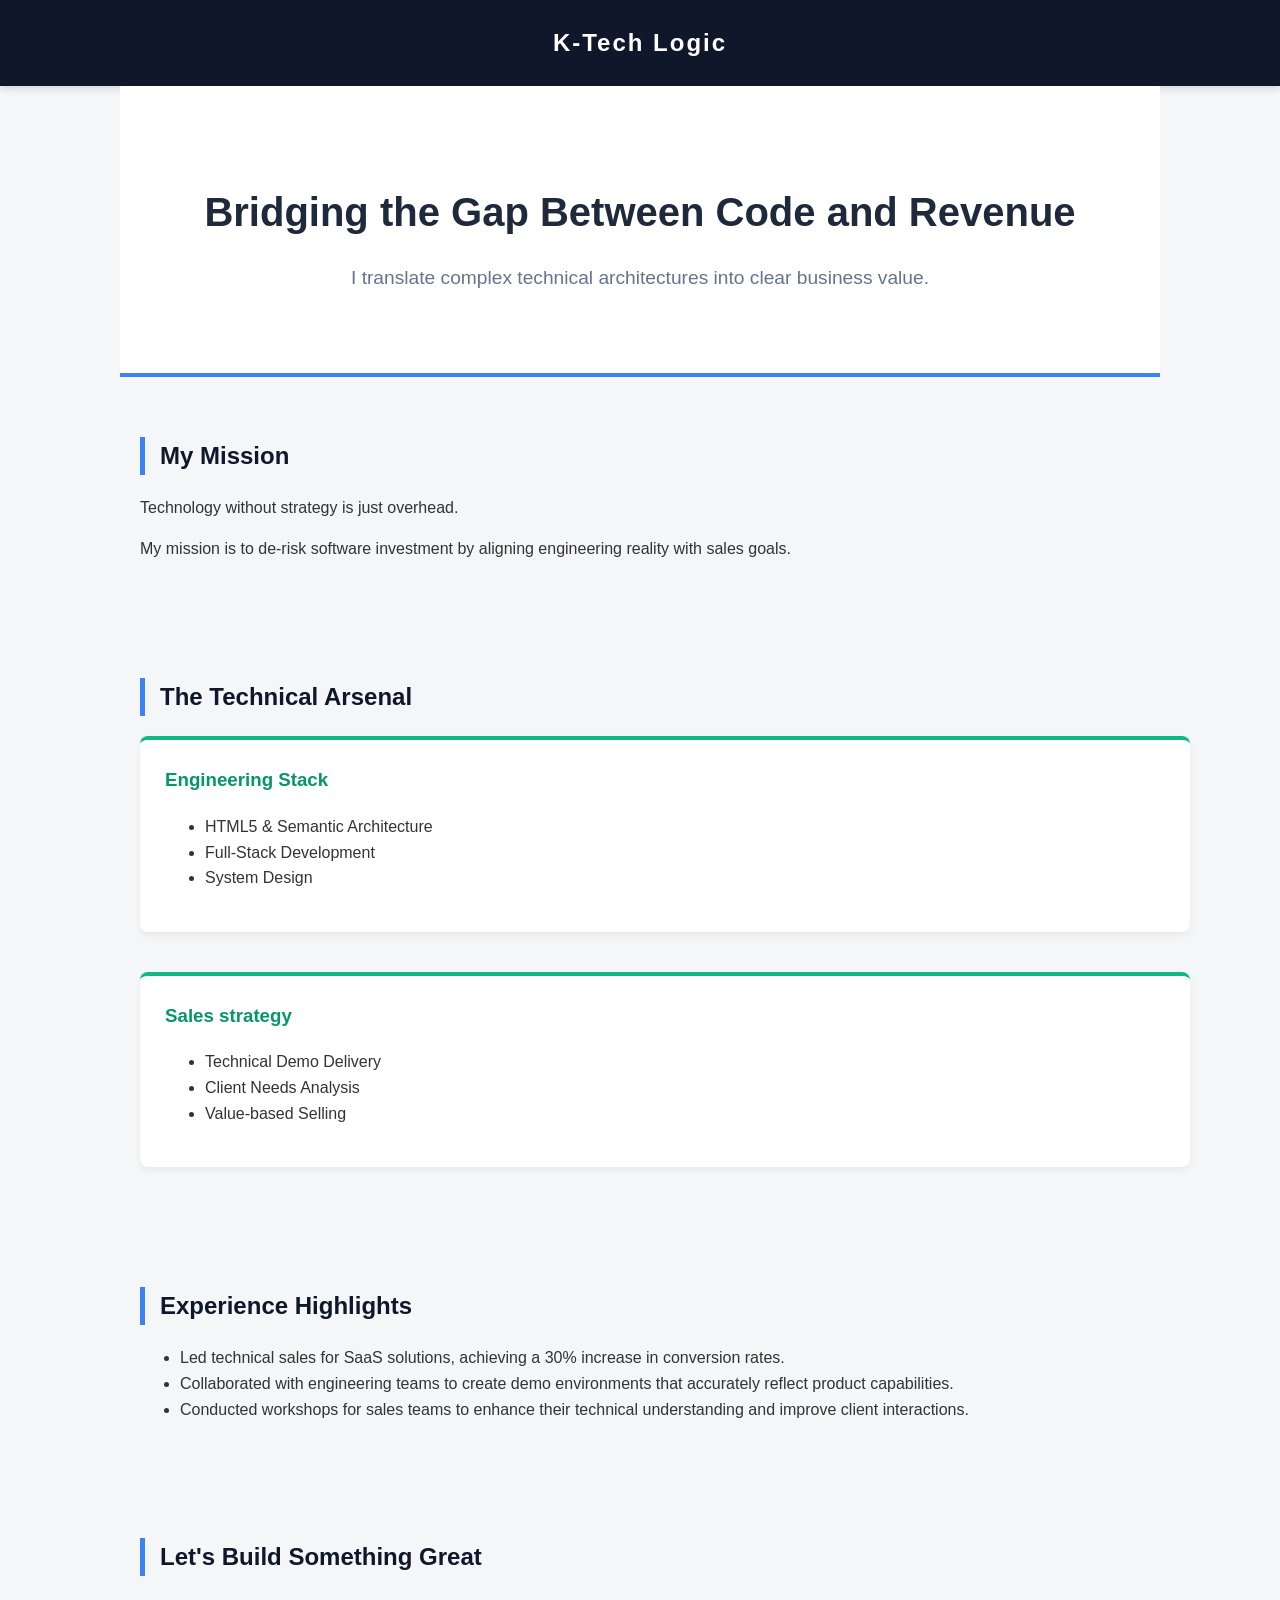
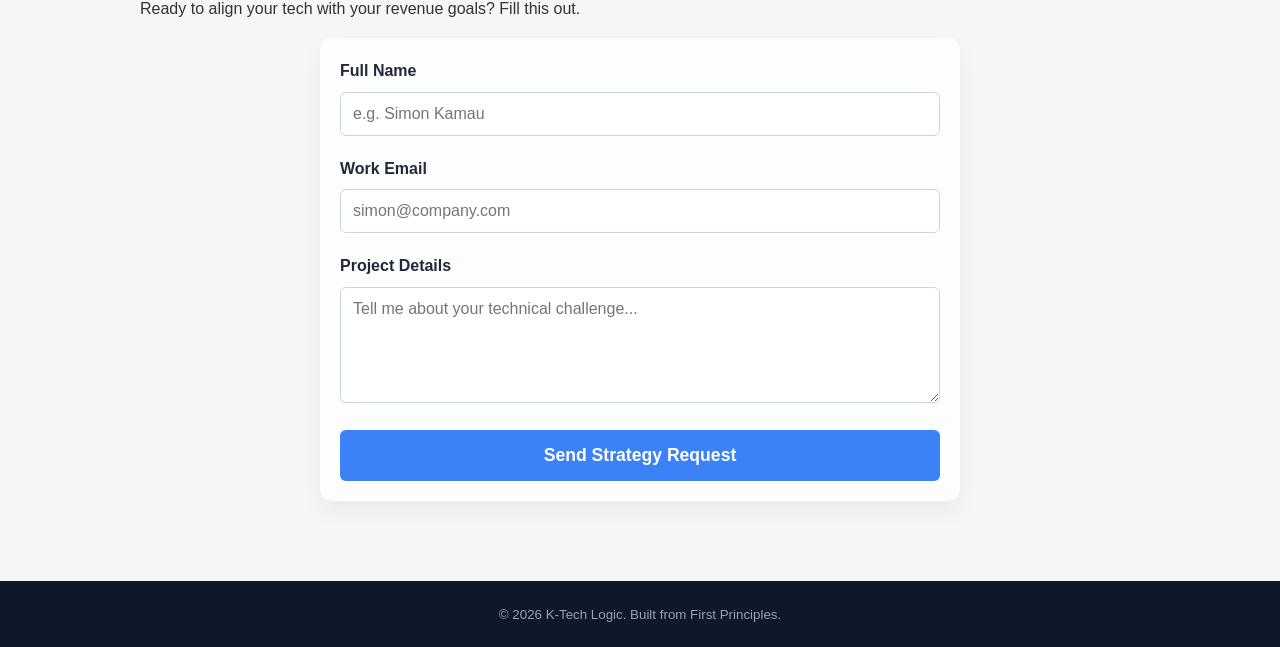
==== index.html @ d742fb17 "Fresh Start: Day 5 Complete" ====
<!DOCTYPE html>
<html lang="en">
<head>    
    <meta charset="UTF-8">
    <meta name="viewport" content="width=device-width, initial-scale=1.0">
    <title>K-Tech Logic | Sales Engineering & Strategy</title>
    <link rel="stylesheet" href="style.css">
</head>

<body>
    <header>         
        <nav>
            <strong>K-Tech Logic</strong> 
        </nav>
    </header>

    <main>

        <section id="introduction"> 
            <h1>Bridging the Gap Between Code and Revenue</h1>
            <p>I translate complex technical architectures into clear business value.</p>
        </section>
        
        <section id="mission">
            <h2>My Mission</h2>
            <p>Technology without strategy is just overhead.</p>
            <p>My mission is to de-risk software investment by aligning engineering reality with sales goals.</p>
        </section>
        
        <section id="skills">
            <h2>The Technical Arsenal</h2>
            
            <div class="skills-container">

                <div class="skill-box">
                    <h3>Engineering Stack</h3>
                    <ul>
                        <li>HTML5 & Semantic Architecture</li>
                        <li>Full-Stack Development</li>
                        <li>System Design</li>
                    </ul>
                </div>

                <div class="skill-box">
                    <h3>Sales strategy</h3>
                    <ul>
                        <li>Technical Demo Delivery</li>
                        <li>Client Needs Analysis</li>
                        <li>Value-based Selling</li>
                    </ul>      
                </div>
    
            </div>
           
        </section>

        <section id="Experience">
            <h2>Experience Highlights</h2>
            <ul>
                <li>Led technical sales for SaaS solutions, achieving a 30% increase in conversion rates.</li>
                <li>Collaborated with engineering teams to create demo environments that accurately reflect product capabilities.</li>
                <li>Conducted workshops for sales teams to enhance their technical understanding and improve client interactions.</li>
            </ul>
        </section>

        <section id="contact">
            <h2>Let's Build Something Great</h2>
            <p>Ready to align your tech with your revenue goals? Fill this out.</p>

            <form class="contact-form">
                
                <div class="form-group"> 
                    <label for="name">Full Name</label>
                    <input type="text" id="name" placeholder="e.g. Simon Kamau">
                </div>

                <div class="form-group">
                    <label for="email">Work Email</label>
                    <input type="email" id="email" placeholder="simon@company.com">
                </div>

                <div class="form-group">
                    <label for="message">Project Details</label>
                    <textarea id="message" rows="5" placeholder="Tell me about your technical challenge..."></textarea>
                </div>

                <button type="submit" class="btn-submit">Send Strategy Request</button>

            </form>
        </section>
        
    </main>
    
    <footer>
        <small>&copy; 2026 K-Tech Logic. Built from First Principles.</small>
    </footer>

</body>
</html>
---- style.css ----
body {
    font-family: 'Segoe UI', Tahoma, Geneva, Verdana, sans-serif; 
    background-color: #f4f6f8; 
    color: #333; 
    margin: 0;
    padding: 0;
    line-height: 1.6; 
}

header {
    background-color: #0f172a; 
    color: white;
    padding: 1.5rem; 
    text-align: center;
    box-shadow: 0 4px 6px rgba(0,0,0,0.1); 
}

nav strong {
    font-size: 1.5rem;
    letter-spacing: 2px; 
}

#introduction {
    background-color: white;
    padding: 60px 20px;
    text-align: center;
    border-bottom: 4px solid #3b82f6; 
}

#introduction h1 {
    font-size: 2.5rem;
    color: #1e293b;
    margin-bottom: 10px;
}

#introduction p {
    font-size: 1.2rem;
    color: #64748b; 
}

section {
    padding: 40px 20px;
    max-width: 1000px; 
    margin: 0 auto; 
}

h2 {
    border-left: 5px solid #3b82f6; 
    padding-left: 15px;
    color: #0f172a;
}

.skills-container {
    display: flex; 
    justify-content: space-between; 
    gap: 20px; 
    flex-wrap: wrap; /* If screen is small, allow them to stack */
}

.skill-box {
    background: white;
    flex: 1; 
    padding: 25px;
    border-radius: 8px; 
    box-shadow: 0 4px 6px rgba(0,0,0,0.05); 
    border-top: 4px solid #10b981; 
}

.skill-box h3 {
    margin-top: 0;
    color: #059669; 
}

footer {
    background-color: #0f172a;
    color: #94a3b8;
    text-align: center;
    padding: 20px;
    margin-top: 40px;
}

a {
    color: #3b82f6;
    text-decoration: none;
    font-weight: bold;
}

a:hover {
    text-decoration: underline;
}


.contact-form {
    max-width: 600px; 
    margin: 0 auto; 
    background: #fdfdfd;
    padding: 30px;
    border-radius: 12px;
    box-shadow: 0 10px 25px rgba(0,0,0,0.05);
}


.form-group label {
    display: block; 
    margin-bottom: 8px; 
    font-weight: bold;
    color: #1e293b;
}


.form-group input, 
.form-group textarea {
    width: 100%; 
    padding: 12px;
    margin-bottom: 20px; 
    border: 1px solid #cbd5e1; 
    border-radius: 6px; 
    font-family: inherit; 
    font-size: 1rem;
    box-sizing: border-box; 
}


.form-group input:focus,
.form-group textarea:focus {
    outline: none; 
    border-color: #3b82f6; 
    box-shadow: 0 0 0 3px rgba(59, 130, 246, 0.2); 
}


.btn-submit {
    display: block;
    width: 100%;
    padding: 15px;
    background-color: #3b82f6; 
    color: white;
    border: none;
    border-radius: 6px;
    font-size: 1.1rem;
    font-weight: bold;
    cursor: pointer; /* Change mouse to hand icon */
    transition: background-color 0.3s ease; /* Smooth animation */
}


.btn-submit:hover {
    background-color: #2563eb; /* Darker Blue */
}

/* Mobile Responsiveness */

@media (max-width: 768px) {     /*any screen that is 0px to 768px , the rules inside this block will apply*/
    section {
        padding: 30px 15px; /*less padding to save space*/
    } 
}

h1 {
    font-size: 2rem; /* Smaller font size for mobile */
}

.skills-container {
    flex-direction: column; /* Stack skill boxes vertically */
}

.skill-box {
    margin-bottom: 20px; /* Add space between skill boxes */
    width: 100%; /* Full width for each skill box */
}

.contact-form {
    width: 100%; /*Fill the screen*/
    padding: 20px; /* Less padding inside the white box*/
}
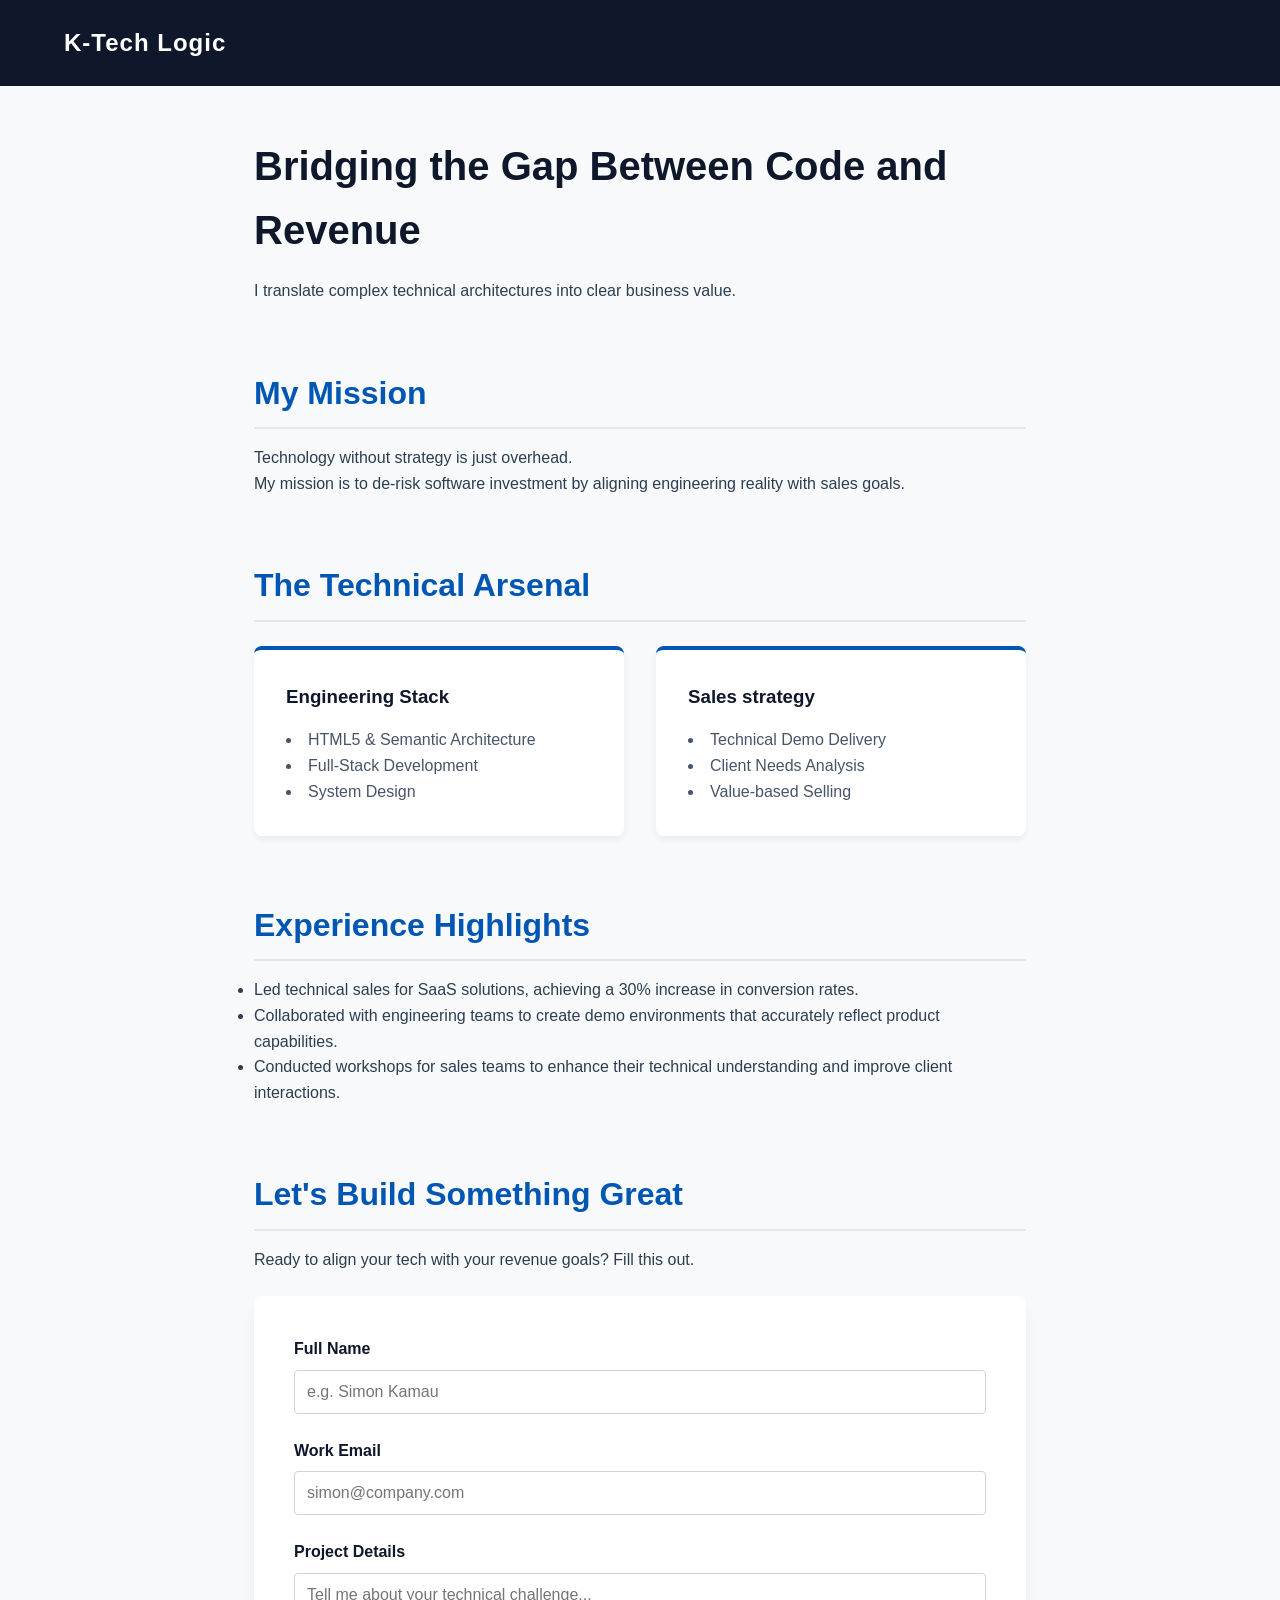
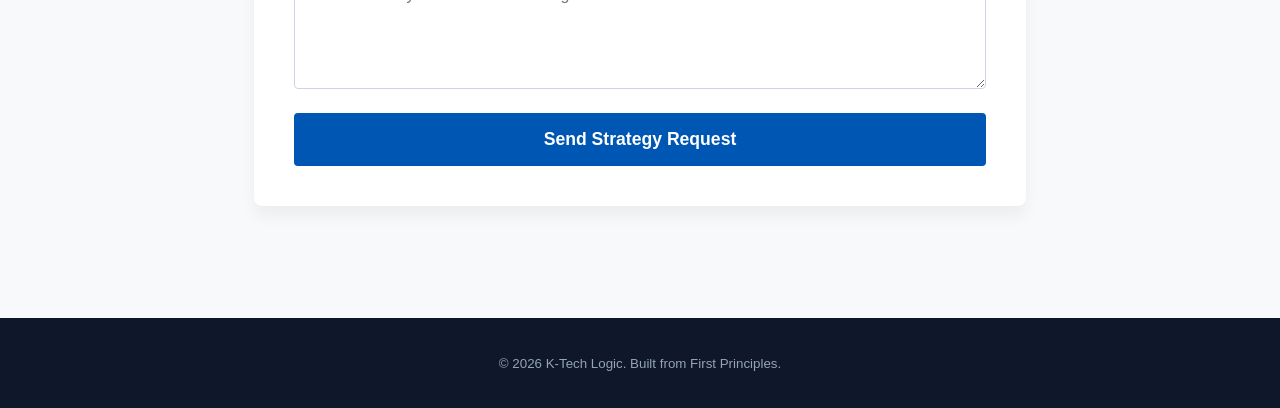
==== commit 667faa2c: "Day 7: Applied custom styling and Formspree backend integration" ====
--- a/index.html
+++ b/index.html
@@ -27,10 +27,10 @@
             <p>My mission is to de-risk software investment by aligning engineering reality with sales goals.</p>
         </section>
         
-        <section id="skills">
+        <section id="skills"> 
             <h2>The Technical Arsenal</h2>
             
-            <div class="skills-container">
+            <div class="skills-container"> 
 
                 <div class="skill-box">
                     <h3>Engineering Stack</h3>
@@ -63,25 +63,25 @@
             </ul>
         </section>
 
-        <section id="contact">
+       <section id="contact">
             <h2>Let's Build Something Great</h2>
             <p>Ready to align your tech with your revenue goals? Fill this out.</p>
 
-            <form class="contact-form">
+            <form class="contact-form" id="contactForm" action="https://formspree.io/f/xjgalkra" method="POST">
                 
                 <div class="form-group"> 
                     <label for="name">Full Name</label>
-                    <input type="text" id="name" placeholder="e.g. Simon Kamau">
+                    <input type="text" id="name" name="name" placeholder="e.g. Simon Kamau" required>
                 </div>
 
                 <div class="form-group">
                     <label for="email">Work Email</label>
-                    <input type="email" id="email" placeholder="simon@company.com">
+                    <input type="email" id="email" name="email" placeholder="simon@company.com" required>
                 </div>
 
                 <div class="form-group">
                     <label for="message">Project Details</label>
-                    <textarea id="message" rows="5" placeholder="Tell me about your technical challenge..."></textarea>
+                    <textarea id="message" name="message" rows="5" placeholder="Tell me about your technical challenge..." required></textarea>
                 </div>
 
                 <button type="submit" class="btn-submit">Send Strategy Request</button>
@@ -94,6 +94,8 @@
     <footer>
         <small>&copy; 2026 K-Tech Logic. Built from First Principles.</small>
     </footer>
+
+    <script src="script.js"></script>
 
 </body>
 </html>
--- a/style.css
+++ b/style.css
@@ -1,175 +1,148 @@
-body {
-    font-family: 'Segoe UI', Tahoma, Geneva, Verdana, sans-serif; 
-    background-color: #f4f6f8; 
-    color: #333; 
+/* --- 1. Base Reset & Typography --- */
+* {
     margin: 0;
     padding: 0;
-    line-height: 1.6; 
+    box-sizing: border-box;
+    font-family: 'Segoe UI', Tahoma, Geneva, Verdana, sans-serif;
 }
 
-header {
-    background-color: #0f172a; 
-    color: white;
-    padding: 1.5rem; 
-    text-align: center;
-    box-shadow: 0 4px 6px rgba(0,0,0,0.1); 
+body {
+    background-color: #f8f9fa;
+    color: #2c3e50;
+    line-height: 1.6;
 }
 
-nav strong {
-    font-size: 1.5rem;
-    letter-spacing: 2px; 
+/* --- 2. Navigation --- */
+header {
+    background: #0f172a; /* Dark professional blue/black */
+    color: white;
+    padding: 1.5rem 5%;
 }
 
-#introduction {
-    background-color: white;
-    padding: 60px 20px;
-    text-align: center;
-    border-bottom: 4px solid #3b82f6; 
+header nav strong {
+    font-size: 1.5rem;
+    letter-spacing: 1px;
 }
 
-#introduction h1 {
-    font-size: 2.5rem;
-    color: #1e293b;
-    margin-bottom: 10px;
-}
-
-#introduction p {
-    font-size: 1.2rem;
-    color: #64748b; 
+/* --- 3. Main Content Layout --- */
+main {
+    max-width: 900px;
+    margin: 0 auto;
+    padding: 3rem 5%;
 }
 
 section {
-    padding: 40px 20px;
-    max-width: 1000px; 
-    margin: 0 auto; 
+    margin-bottom: 4rem;
+}
+
+h1 {
+    font-size: 2.5rem;
+    color: #0f172a;
+    margin-bottom: 1rem;
 }
 
 h2 {
-    border-left: 5px solid #3b82f6; 
-    padding-left: 15px;
-    color: #0f172a;
+    font-size: 2rem;
+    color: #0056b3;
+    margin-bottom: 1rem;
+    border-bottom: 2px solid #e2e8f0;
+    padding-bottom: 0.5rem;
 }
 
+/* --- 4. Skills Layout (Flexbox) --- */
 .skills-container {
-    display: flex; 
-    justify-content: space-between; 
-    gap: 20px; 
-    flex-wrap: wrap; /* If screen is small, allow them to stack */
+    display: flex;
+    gap: 2rem;
+    margin-top: 1.5rem;
 }
 
 .skill-box {
     background: white;
-    flex: 1; 
-    padding: 25px;
-    border-radius: 8px; 
-    box-shadow: 0 4px 6px rgba(0,0,0,0.05); 
-    border-top: 4px solid #10b981; 
+    padding: 2rem;
+    border-radius: 8px;
+    flex: 1; /* Makes both boxes equal width */
+    box-shadow: 0 4px 6px rgba(0,0,0,0.05);
+    border-top: 4px solid #0056b3;
 }
 
 .skill-box h3 {
-    margin-top: 0;
-    color: #059669; 
+    margin-bottom: 1rem;
+    color: #0f172a;
 }
 
-footer {
-    background-color: #0f172a;
-    color: #94a3b8;
-    text-align: center;
-    padding: 20px;
-    margin-top: 40px;
+.skill-box ul {
+    list-style-position: inside;
+    color: #475569;
 }
 
-a {
-    color: #3b82f6;
-    text-decoration: none;
-    font-weight: bold;
+/* --- 5. Contact Form --- */
+.contact-form {
+    background: white;
+    padding: 2.5rem;
+    border-radius: 8px;
+    box-shadow: 0 10px 15px rgba(0,0,0,0.05);
+    margin-top: 1.5rem;
 }
 
-a:hover {
-    text-decoration: underline;
+.form-group {
+    display: flex;
+    flex-direction: column;
+    margin-bottom: 1.5rem;
 }
 
-
-.contact-form {
-    max-width: 600px; 
-    margin: 0 auto; 
-    background: #fdfdfd;
-    padding: 30px;
-    border-radius: 12px;
-    box-shadow: 0 10px 25px rgba(0,0,0,0.05);
+.form-group label {
+    font-weight: 600;
+    margin-bottom: 0.5rem;
+    color: #0f172a;
 }
-
-
-.form-group label {
-    display: block; 
-    margin-bottom: 8px; 
-    font-weight: bold;
-    color: #1e293b;
-}
-
 
 .form-group input, 
 .form-group textarea {
-    width: 100%; 
-    padding: 12px;
-    margin-bottom: 20px; 
-    border: 1px solid #cbd5e1; 
-    border-radius: 6px; 
-    font-family: inherit; 
+    padding: 0.75rem;
+    border: 1px solid #cbd5e1;
+    border-radius: 4px;
     font-size: 1rem;
-    box-sizing: border-box; 
+    transition: border-color 0.3s ease;
 }
 
-
-.form-group input:focus,
+.form-group input:focus, 
 .form-group textarea:focus {
-    outline: none; 
-    border-color: #3b82f6; 
-    box-shadow: 0 0 0 3px rgba(59, 130, 246, 0.2); 
+    outline: none;
+    border-color: #0056b3;
 }
 
-
 .btn-submit {
-    display: block;
-    width: 100%;
-    padding: 15px;
-    background-color: #3b82f6; 
+    background: #0056b3;
     color: white;
     border: none;
-    border-radius: 6px;
+    padding: 1rem 2rem;
     font-size: 1.1rem;
     font-weight: bold;
-    cursor: pointer; /* Change mouse to hand icon */
-    transition: background-color 0.3s ease; /* Smooth animation */
+    border-radius: 4px;
+    cursor: pointer;
+    width: 100%;
+    transition: background 0.3s ease;
 }
 
-
 .btn-submit:hover {
-    background-color: #2563eb; /* Darker Blue */
+    background: #004494;
 }
 
-/* Mobile Responsiveness */
-
-@media (max-width: 768px) {     /*any screen that is 0px to 768px , the rules inside this block will apply*/
-    section {
-        padding: 30px 15px; /*less padding to save space*/
-    } 
+/* --- 6. Footer --- */
+footer {
+    text-align: center;
+    padding: 2rem;
+    background: #0f172a;
+    color: #94a3b8;
 }
 
-h1 {
-    font-size: 2rem; /* Smaller font size for mobile */
-}
-
-.skills-container {
-    flex-direction: column; /* Stack skill boxes vertically */
-}
-
-.skill-box {
-    margin-bottom: 20px; /* Add space between skill boxes */
-    width: 100%; /* Full width for each skill box */
-}
-
-.contact-form {
-    width: 100%; /*Fill the screen*/
-    padding: 20px; /* Less padding inside the white box*/
+/* --- 7. Mobile Responsiveness --- */
+@media (max-width: 768px) {
+    .skills-container {
+        flex-direction: column; /* Stacks the skill boxes on small screens */
+    }
+    
+    h1 {
+        font-size: 2rem;
+    }
 }
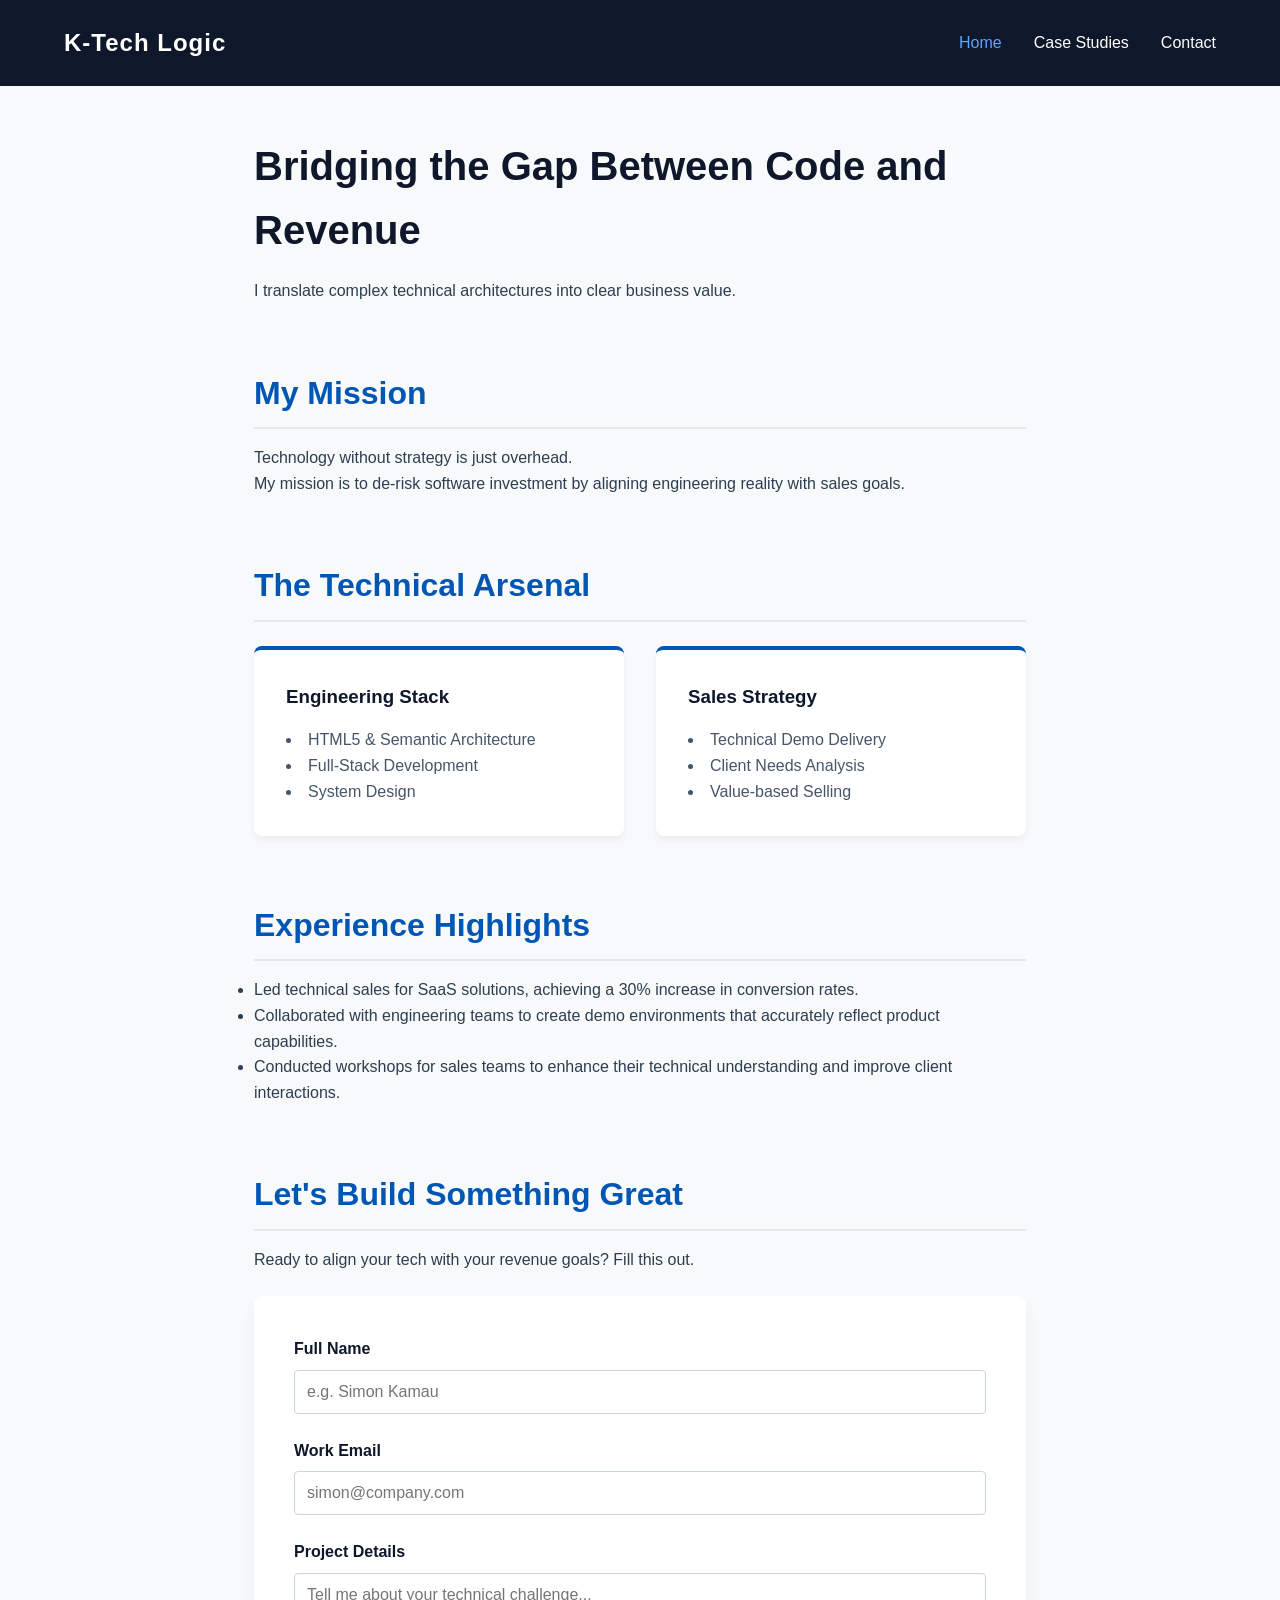
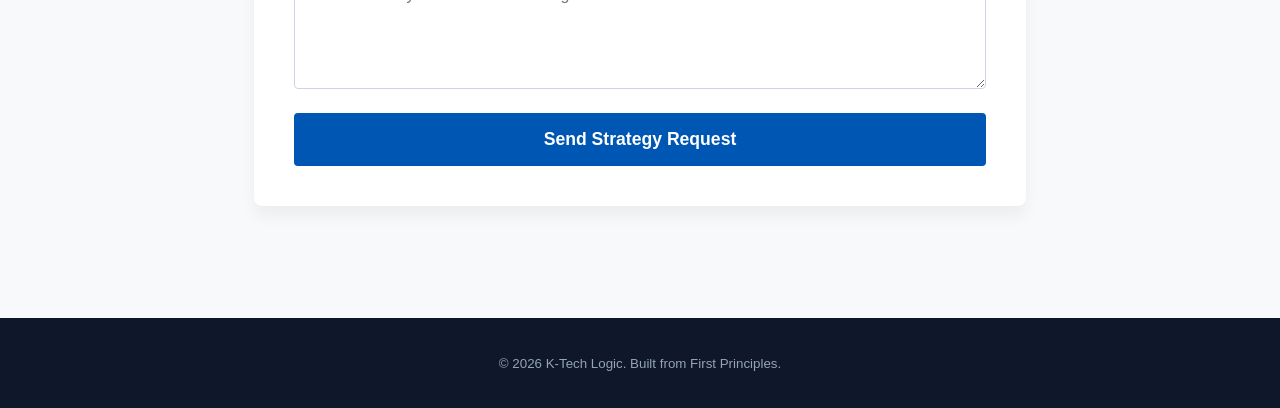
==== commit 680f9e75: "Implemented JS hamburger menu, multi-page routing, GloCarbon case study, and scroll animations" ====
--- a/index.html
+++ b/index.html
@@ -6,32 +6,34 @@
     <title>K-Tech Logic | Sales Engineering & Strategy</title>
     <link rel="stylesheet" href="style.css">
 </head>
-
 <body>
     <header>         
-        <nav>
+        <nav class="main-nav">
             <strong>K-Tech Logic</strong> 
+            <button class="hamburger" id="hamburgerBtn">&#9776;</button>
+            <ul class="nav-links" id="navLinks">
+                <li><a href="index.html" class="active">Home</a></li>
+                <li><a href="projects.html">Case Studies</a></li>
+                <li><a href="index.html#contact">Contact</a></li>
+            </ul>
         </nav>
     </header>
 
     <main>
-
-        <section id="introduction"> 
+        <section id="introduction" class="fade-in"> 
             <h1>Bridging the Gap Between Code and Revenue</h1>
             <p>I translate complex technical architectures into clear business value.</p>
         </section>
         
-        <section id="mission">
+        <section id="mission" class="fade-in">
             <h2>My Mission</h2>
             <p>Technology without strategy is just overhead.</p>
             <p>My mission is to de-risk software investment by aligning engineering reality with sales goals.</p>
         </section>
         
-        <section id="skills"> 
+        <section id="skills" class="fade-in"> 
             <h2>The Technical Arsenal</h2>
-            
             <div class="skills-container"> 
-
                 <div class="skill-box">
                     <h3>Engineering Stack</h3>
                     <ul>
@@ -40,21 +42,18 @@
                         <li>System Design</li>
                     </ul>
                 </div>
-
                 <div class="skill-box">
-                    <h3>Sales strategy</h3>
+                    <h3>Sales Strategy</h3>
                     <ul>
                         <li>Technical Demo Delivery</li>
                         <li>Client Needs Analysis</li>
                         <li>Value-based Selling</li>
                     </ul>      
                 </div>
-    
             </div>
-           
         </section>
 
-        <section id="Experience">
+        <section id="Experience" class="fade-in">
             <h2>Experience Highlights</h2>
             <ul>
                 <li>Led technical sales for SaaS solutions, achieving a 30% increase in conversion rates.</li>
@@ -63,32 +62,26 @@
             </ul>
         </section>
 
-       <section id="contact">
+        <section id="contact" class="fade-in">
             <h2>Let's Build Something Great</h2>
             <p>Ready to align your tech with your revenue goals? Fill this out.</p>
 
             <form class="contact-form" id="contactForm" action="https://formspree.io/f/xjgalkra" method="POST">
-                
                 <div class="form-group"> 
                     <label for="name">Full Name</label>
                     <input type="text" id="name" name="name" placeholder="e.g. Simon Kamau" required>
                 </div>
-
                 <div class="form-group">
                     <label for="email">Work Email</label>
                     <input type="email" id="email" name="email" placeholder="simon@company.com" required>
                 </div>
-
                 <div class="form-group">
                     <label for="message">Project Details</label>
                     <textarea id="message" name="message" rows="5" placeholder="Tell me about your technical challenge..." required></textarea>
                 </div>
-
                 <button type="submit" class="btn-submit">Send Strategy Request</button>
-
             </form>
         </section>
-        
     </main>
     
     <footer>
@@ -96,50 +89,5 @@
     </footer>
 
     <script src="script.js"></script>
-
 </body>
-</html>
-
-
-
-
-
-
-
-
-
-
-
-
-
-
-
-
-
-
-
-
-
-
-
-
-
-
-
-
-
-
-
-
-
-
-
-
-
-
-
-
-
-
-
-
+</html>
--- a/style.css
+++ b/style.css
@@ -12,16 +12,48 @@
     line-height: 1.6;
 }
 
-/* --- 2. Navigation --- */
 header {
     background: #0f172a; /* Dark professional blue/black */
     color: white;
     padding: 1.5rem 5%;
+}
+
+.main-nav {
+    display: flex;
+    justify-content: space-between;
+    align-items: center;
 }
 
 header nav strong {
     font-size: 1.5rem;
     letter-spacing: 1px;
+}
+
+.nav-links {
+    list-style: none;
+    display: flex;
+    gap: 2rem;
+}
+
+.nav-links a {
+    color: white;
+    text-decoration: none;
+    font-weight: 500;
+    transition: color 0.3s ease;
+}
+
+.nav-links a:hover, .nav-links a.active {
+    color: #60a5fa; /* A nice light blue highlight */
+}
+
+/* --- Hamburger Menu Base --- */
+.hamburger {
+    display: none; /* Hidden on desktop screens */
+    font-size: 1.8rem;
+    background: none;
+    border: none;
+    color: white;
+    cursor: pointer;
 }
 
 /* --- 3. Main Content Layout --- */
@@ -49,7 +81,6 @@
     padding-bottom: 0.5rem;
 }
 
-/* --- 4. Skills Layout (Flexbox) --- */
 .skills-container {
     display: flex;
     gap: 2rem;
@@ -75,7 +106,6 @@
     color: #475569;
 }
 
-/* --- 5. Contact Form --- */
 .contact-form {
     background: white;
     padding: 2.5rem;
@@ -128,7 +158,118 @@
     background: #004494;
 }
 
-/* --- 6. Footer --- */
+.project-card {
+    background: white;
+    border-radius: 8px;
+    padding: 2.5rem;
+    box-shadow: 0 10px 15px rgba(0,0,0,0.05);
+    margin-top: 2rem;
+    border-left: 5px solid #0056b3;
+}
+
+.project-header {
+    display: flex;
+    justify-content: space-between;
+    align-items: center;
+    margin-bottom: 1.5rem;
+    border-bottom: 1px solid #e2e8f0;
+    padding-bottom: 1rem;
+}
+
+.project-header h2 {
+    border-bottom: none;
+    margin-bottom: 0;
+    padding-bottom: 0;
+}
+
+.role-badge {
+    background: #e0f2fe;
+    color: #0369a1;
+    padding: 0.5rem 1rem;
+    border-radius: 20px;
+    font-size: 0.9rem;
+    font-weight: bold;
+}
+
+.project-content p {
+    margin-bottom: 1rem;
+    color: #475569;
+}
+
+.btn-outline {
+    display: inline-block;
+    margin-top: 1rem;
+    padding: 0.75rem 1.5rem;
+    border: 2px solid #0056b3;
+    color: #0056b3;
+    text-decoration: none;
+    font-weight: bold;
+    border-radius: 4px;
+    transition: all 0.3s ease;
+}
+
+.btn-outline:hover {
+    background: #0056b3;
+    color: white;
+}
+
+/* --- 7. Case Study Deep Dive (GloCarbon) --- */
+.back-link {
+    display: inline-block;
+    color: #0056b3;
+    text-decoration: none;
+    font-weight: bold;
+    margin-bottom: 2rem;
+    transition: color 0.3s ease;
+}
+
+.back-link:hover {
+    color: #0f172a;
+}
+
+.case-study-header {
+    margin-bottom: 3rem;
+    border-bottom: 2px solid #e2e8f0;
+    padding-bottom: 2rem;
+}
+
+.subtitle {
+    font-size: 1.25rem;
+    color: #475569;
+    margin-bottom: 1rem;
+}
+
+.content-block {
+    margin-bottom: 2.5rem;
+    background: white;
+    padding: 2rem;
+    border-radius: 8px;
+    box-shadow: 0 4px 6px rgba(0,0,0,0.05);
+}
+
+.tech-stack-list {
+    list-style-position: inside;
+    color: #475569;
+}
+
+.tech-stack-list li {
+    margin-bottom: 0.5rem;
+}
+
+.cta-section {
+    text-align: center;
+    background: #e0f2fe;
+    padding: 3rem;
+    border-radius: 8px;
+    margin-top: 2rem;
+}
+
+.cta-section h2 {
+    border: none;
+    color: #0369a1;
+}
+
+/* --- 8. Footer --- */
 footer {
     text-align: center;
     padding: 2rem;
@@ -136,13 +277,50 @@
     color: #94a3b8;
 }
 
-/* --- 7. Mobile Responsiveness --- */
 @media (max-width: 768px) {
+    /* Day 5/7 Fixes */
     .skills-container {
-        flex-direction: column; /* Stacks the skill boxes on small screens */
+        flex-direction: column; 
     }
     
     h1 {
         font-size: 2rem;
     }
+
+    /* Nav & Hamburger Menu Fixes */
+    .main-nav {
+        flex-wrap: wrap; /* Allows the menu to drop below the logo */
+    }
+    
+    .hamburger {
+        display: block; /* Show the button on mobile */
+    }
+
+    .nav-links {
+        display: none; /* Hide the links by default on mobile */
+        width: 100%;
+        flex-direction: column;
+        text-align: center;
+        background: #0f172a;
+        padding: 1rem 0;
+        margin-top: 1rem;
+        border-top: 1px solid #334155;
+    }
+
+    /* JavaScript will add this class when the button is clicked */
+    .nav-links.active {
+        display: flex; 
+    }
+}
+
+/* --- Premium Scroll Animations --- */
+.fade-in {
+    opacity: 0;
+    transform: translateY(40px); /* Pushes the element down by 40 pixels */
+    transition: opacity 0.8s ease-out, transform 0.8s ease-out;
+}
+
+.fade-in.visible {
+    opacity: 1;
+    transform: translateY(0); /* Brings it back to its original position */
 }
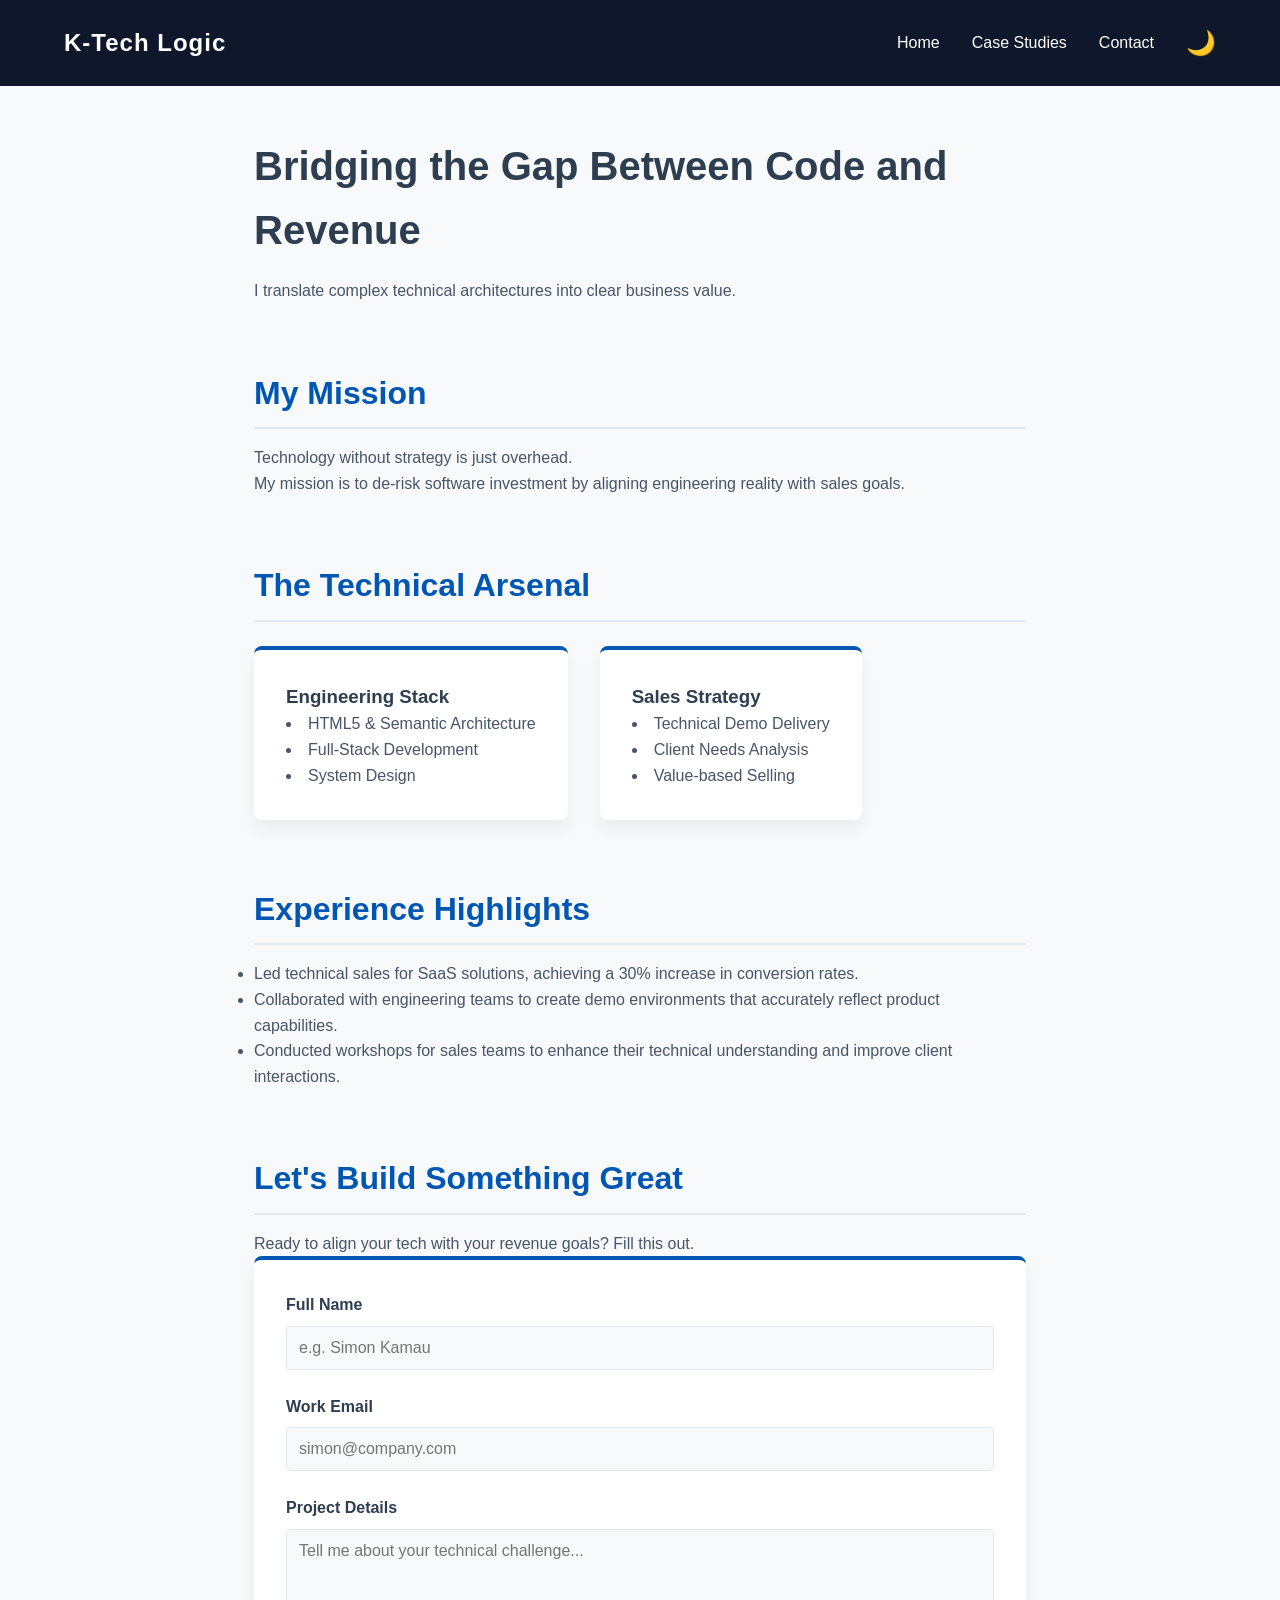
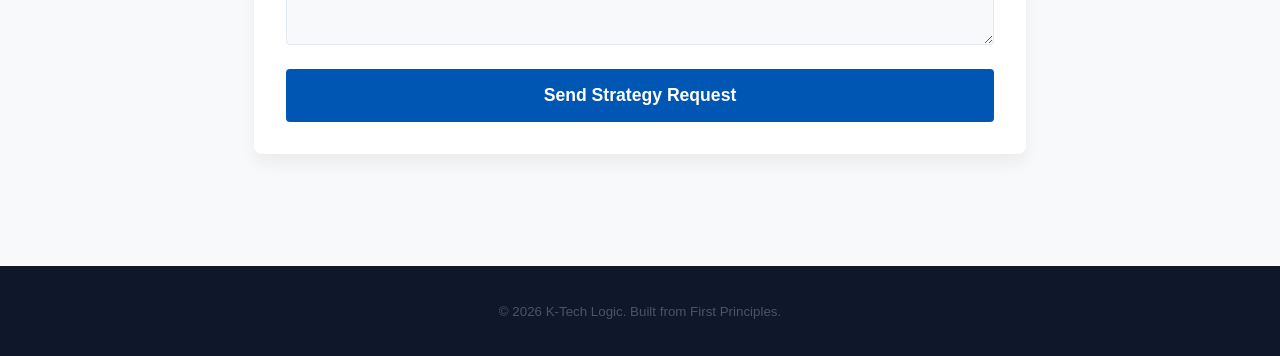
==== commit 7044fef6: "Day 11: Perfected navigation UI, deployed global Dark Mode architecture, and optimized mobile respon" ====
--- a/index.html
+++ b/index.html
@@ -10,12 +10,15 @@
     <header>         
         <nav class="main-nav">
             <strong>K-Tech Logic</strong> 
-            <button class="hamburger" id="hamburgerBtn">&#9776;</button>
+            
             <ul class="nav-links" id="navLinks">
-                <li><a href="index.html" class="active">Home</a></li>
+                <li><a href="index.html">Home</a></li>
                 <li><a href="projects.html">Case Studies</a></li>
                 <li><a href="index.html#contact">Contact</a></li>
             </ul>
+
+            <button id="themeToggle" class="theme-btn">🌙</button>
+            <button class="hamburger" id="hamburgerBtn">&#9776;</button>
         </nav>
     </header>
 
--- a/style.css
+++ b/style.css
@@ -1,4 +1,31 @@
-/* --- 1. Base Reset & Typography --- */
+/* --- 1. Modern CSS Variables (The Theme Engine) --- */
+:root {
+    /* LIGHT MODE (Default) */
+    --bg-color: #f8f9fa;
+    --text-color: #2c3e50;
+    --nav-bg: #0f172a;
+    --card-bg: white;
+    --accent-color: #0056b3;
+    --accent-hover: #004494;
+    --border-color: #e2e8f0;
+    --text-muted: #475569;
+    --card-shadow: 0 10px 15px rgba(0,0,0,0.05);
+}
+
+body.dark-mode {
+    /* DARK MODE (Triggered by JS) */
+    --bg-color: #0f172a; 
+    --text-color: #f8f9fa; 
+    --nav-bg: #020617; 
+    --card-bg: #1e293b; 
+    --accent-color: #3b82f6; 
+    --accent-hover: #60a5fa;
+    --border-color: #334155;
+    --text-muted: #cbd5e1;
+    --card-shadow: 0 10px 15px rgba(0,0,0,0.4);
+}
+
+/* --- 2. Base Reset & Typography --- */
 * {
     margin: 0;
     padding: 0;
@@ -7,32 +34,51 @@
 }
 
 body {
-    background-color: #f8f9fa;
-    color: #2c3e50;
+    background-color: var(--bg-color);
+    color: var(--text-color);
     line-height: 1.6;
-}
-
+    transition: background-color 0.4s ease, color 0.4s ease; 
+}
+
+/* --- 3. Navigation (Desktop Defaults) --- */
 header {
-    background: #0f172a; /* Dark professional blue/black */
+    background: var(--nav-bg);
     color: white;
     padding: 1.5rem 5%;
 }
 
 .main-nav {
     display: flex;
-    justify-content: space-between;
-    align-items: center;
+    align-items: center; /* Vertically centers everything */
+    flex-wrap: wrap;     /* Allows wrapping on mobile */
 }
 
 header nav strong {
     font-size: 1.5rem;
     letter-spacing: 1px;
-}
-
+    margin-right: auto; /* 🚀 Pushes everything else to the far right */
+}
+
+/* Theme Toggle Button */
+.theme-btn {
+    background: none;
+    border: none;
+    font-size: 1.5rem;
+    cursor: pointer;
+    margin-left: 2rem; /* Spacing between links and moon on desktop */
+    transition: transform 0.3s ease;
+}
+
+.theme-btn:hover {
+    transform: scale(1.1); 
+}
+
+/* Links List (Visible on Desktop) */
 .nav-links {
     list-style: none;
     display: flex;
     gap: 2rem;
+    align-items: center;
 }
 
 .nav-links a {
@@ -43,284 +89,125 @@
 }
 
 .nav-links a:hover, .nav-links a.active {
-    color: #60a5fa; /* A nice light blue highlight */
-}
-
-/* --- Hamburger Menu Base --- */
+    color: var(--accent-hover); 
+}
+
+/* Hamburger (Hidden on Desktop) */
 .hamburger {
-    display: none; /* Hidden on desktop screens */
+    display: none; 
     font-size: 1.8rem;
     background: none;
     border: none;
     color: white;
     cursor: pointer;
-}
-
-/* --- 3. Main Content Layout --- */
+    margin-left: 15px; /* Spacing between moon and hamburger on mobile */
+}
+
+/* --- 4. Main Content & Typography --- */
 main {
     max-width: 900px;
     margin: 0 auto;
     padding: 3rem 5%;
 }
 
-section {
-    margin-bottom: 4rem;
-}
-
-h1 {
-    font-size: 2.5rem;
-    color: #0f172a;
-    margin-bottom: 1rem;
-}
-
+section { margin-bottom: 4rem; }
+
+h1 { font-size: 2.5rem; margin-bottom: 1rem; }
 h2 {
     font-size: 2rem;
-    color: #0056b3;
+    color: var(--accent-color);
     margin-bottom: 1rem;
-    border-bottom: 2px solid #e2e8f0;
+    border-bottom: 2px solid var(--border-color);
     padding-bottom: 0.5rem;
 }
 
-.skills-container {
-    display: flex;
-    gap: 2rem;
-    margin-top: 1.5rem;
-}
-
-.skill-box {
-    background: white;
+p, ul { color: var(--text-muted); }
+
+/* --- 5. Cards & Containers --- */
+.skills-container { display: flex; gap: 2rem; margin-top: 1.5rem; }
+
+.skill-box, .contact-form, .project-card, .content-block {
+    background: var(--card-bg);
     padding: 2rem;
     border-radius: 8px;
-    flex: 1; /* Makes both boxes equal width */
-    box-shadow: 0 4px 6px rgba(0,0,0,0.05);
-    border-top: 4px solid #0056b3;
-}
-
-.skill-box h3 {
-    margin-bottom: 1rem;
-    color: #0f172a;
-}
-
-.skill-box ul {
-    list-style-position: inside;
-    color: #475569;
-}
-
-.contact-form {
-    background: white;
-    padding: 2.5rem;
-    border-radius: 8px;
-    box-shadow: 0 10px 15px rgba(0,0,0,0.05);
-    margin-top: 1.5rem;
-}
-
-.form-group {
-    display: flex;
-    flex-direction: column;
-    margin-bottom: 1.5rem;
-}
-
-.form-group label {
-    font-weight: 600;
-    margin-bottom: 0.5rem;
-    color: #0f172a;
-}
-
-.form-group input, 
-.form-group textarea {
+    box-shadow: var(--card-shadow);
+    border-top: 4px solid var(--accent-color);
+    transition: background-color 0.4s ease, transform 0.3s ease;
+}
+
+.skill-box:hover, .project-card:hover {
+    transform: translateY(-5px);
+}
+
+.skill-box ul { list-style-position: inside; }
+
+/* --- 6. Form Styling --- */
+.form-group { display: flex; flex-direction: column; margin-bottom: 1.5rem; }
+.form-group label { font-weight: 600; margin-bottom: 0.5rem; color: var(--text-color); }
+.form-group input, .form-group textarea {
     padding: 0.75rem;
-    border: 1px solid #cbd5e1;
+    border: 1px solid var(--border-color);
     border-radius: 4px;
+    background: var(--bg-color);
+    color: var(--text-color);
     font-size: 1rem;
-    transition: border-color 0.3s ease;
-}
-
-.form-group input:focus, 
-.form-group textarea:focus {
-    outline: none;
-    border-color: #0056b3;
-}
-
+}
+
+.form-group input:focus, .form-group textarea:focus {
+    outline: none; border-color: var(--accent-color);
+}
+
+/* --- 7. Buttons & Badges --- */
 .btn-submit {
-    background: #0056b3;
-    color: white;
-    border: none;
-    padding: 1rem 2rem;
-    font-size: 1.1rem;
-    font-weight: bold;
-    border-radius: 4px;
-    cursor: pointer;
-    width: 100%;
-    transition: background 0.3s ease;
-}
-
-.btn-submit:hover {
-    background: #004494;
-}
-
-.project-card {
-    background: white;
-    border-radius: 8px;
-    padding: 2.5rem;
-    box-shadow: 0 10px 15px rgba(0,0,0,0.05);
-    margin-top: 2rem;
-    border-left: 5px solid #0056b3;
-}
-
-.project-header {
-    display: flex;
-    justify-content: space-between;
-    align-items: center;
-    margin-bottom: 1.5rem;
-    border-bottom: 1px solid #e2e8f0;
-    padding-bottom: 1rem;
-}
-
-.project-header h2 {
-    border-bottom: none;
-    margin-bottom: 0;
-    padding-bottom: 0;
-}
-
-.role-badge {
-    background: #e0f2fe;
-    color: #0369a1;
-    padding: 0.5rem 1rem;
-    border-radius: 20px;
-    font-size: 0.9rem;
-    font-weight: bold;
-}
-
-.project-content p {
-    margin-bottom: 1rem;
-    color: #475569;
-}
+    background: var(--accent-color); color: white; border: none;
+    padding: 1rem 2rem; font-size: 1.1rem; font-weight: bold;
+    border-radius: 4px; cursor: pointer; width: 100%; transition: background 0.3s ease;
+}
+.btn-submit:hover { background: var(--accent-hover); }
 
 .btn-outline {
-    display: inline-block;
-    margin-top: 1rem;
-    padding: 0.75rem 1.5rem;
-    border: 2px solid #0056b3;
-    color: #0056b3;
-    text-decoration: none;
-    font-weight: bold;
-    border-radius: 4px;
-    transition: all 0.3s ease;
-}
-
-.btn-outline:hover {
-    background: #0056b3;
-    color: white;
-}
-
-/* --- 7. Case Study Deep Dive (GloCarbon) --- */
-.back-link {
-    display: inline-block;
-    color: #0056b3;
-    text-decoration: none;
-    font-weight: bold;
-    margin-bottom: 2rem;
-    transition: color 0.3s ease;
-}
-
-.back-link:hover {
-    color: #0f172a;
-}
-
-.case-study-header {
-    margin-bottom: 3rem;
-    border-bottom: 2px solid #e2e8f0;
-    padding-bottom: 2rem;
-}
-
-.subtitle {
-    font-size: 1.25rem;
-    color: #475569;
-    margin-bottom: 1rem;
-}
-
-.content-block {
-    margin-bottom: 2.5rem;
-    background: white;
-    padding: 2rem;
-    border-radius: 8px;
-    box-shadow: 0 4px 6px rgba(0,0,0,0.05);
-}
-
-.tech-stack-list {
-    list-style-position: inside;
-    color: #475569;
-}
-
-.tech-stack-list li {
-    margin-bottom: 0.5rem;
-}
-
-.cta-section {
-    text-align: center;
-    background: #e0f2fe;
-    padding: 3rem;
-    border-radius: 8px;
-    margin-top: 2rem;
-}
-
-.cta-section h2 {
-    border: none;
-    color: #0369a1;
-}
+    display: inline-block; margin-top: 1rem; padding: 0.75rem 1.5rem;
+    border: 2px solid var(--accent-color); color: var(--accent-color);
+    text-decoration: none; font-weight: bold; border-radius: 4px; transition: all 0.3s ease;
+}
+.btn-outline:hover { background: var(--accent-color); color: white; }
+
+.role-badge { background: var(--border-color); color: var(--text-color); padding: 0.5rem 1rem; border-radius: 20px; font-size: 0.9rem; font-weight: bold; }
+
+.back-link { display: inline-block; color: var(--accent-color); text-decoration: none; font-weight: bold; margin-bottom: 2rem; }
+.back-link:hover { color: var(--text-color); }
+
+.cta-section { text-align: center; background: var(--card-bg); padding: 3rem; border-radius: 8px; margin-top: 2rem; border: 2px solid var(--accent-color); }
+.cta-section h2 { border: none; }
 
 /* --- 8. Footer --- */
-footer {
-    text-align: center;
-    padding: 2rem;
-    background: #0f172a;
-    color: #94a3b8;
-}
-
+footer { text-align: center; padding: 2rem; background: var(--nav-bg); color: var(--text-muted); }
+
+/* --- 9. Mobile Responsiveness --- */
 @media (max-width: 768px) {
-    /* Day 5/7 Fixes */
-    .skills-container {
+    .skills-container { flex-direction: column; }
+    h1 { font-size: 2rem; }
+    
+    /* Show Hamburger, push Moon next to it */
+    .hamburger { display: block; } 
+    .theme-btn { margin-left: 0; } 
+
+    /* Hide links by default, style them as a dropdown */
+    .nav-links {
+        display: none; 
+        width: 100%; 
         flex-direction: column; 
+        text-align: center;
+        background: var(--nav-bg); 
+        padding: 1rem 0; 
+        margin-top: 1rem; 
+        border-top: 1px solid var(--border-color);
+        order: 3; /* Pushes the menu below the logo, moon, and hamburger */
     }
     
-    h1 {
-        font-size: 2rem;
-    }
-
-    /* Nav & Hamburger Menu Fixes */
-    .main-nav {
-        flex-wrap: wrap; /* Allows the menu to drop below the logo */
-    }
-    
-    .hamburger {
-        display: block; /* Show the button on mobile */
-    }
-
-    .nav-links {
-        display: none; /* Hide the links by default on mobile */
-        width: 100%;
-        flex-direction: column;
-        text-align: center;
-        background: #0f172a;
-        padding: 1rem 0;
-        margin-top: 1rem;
-        border-top: 1px solid #334155;
-    }
-
-    /* JavaScript will add this class when the button is clicked */
-    .nav-links.active {
-        display: flex; 
-    }
-}
-
-/* --- Premium Scroll Animations --- */
-.fade-in {
-    opacity: 0;
-    transform: translateY(40px); /* Pushes the element down by 40 pixels */
-    transition: opacity 0.8s ease-out, transform 0.8s ease-out;
-}
-
-.fade-in.visible {
-    opacity: 1;
-    transform: translateY(0); /* Brings it back to its original position */
-}+    .nav-links.active { display: flex; }
+}
+
+/* --- 10. Premium Scroll Animations --- */
+.fade-in { opacity: 0; transform: translateY(40px); transition: opacity 0.8s ease-out, transform 0.8s ease-out; }
+.fade-in.visible { opacity: 1; transform: translateY(0); }
